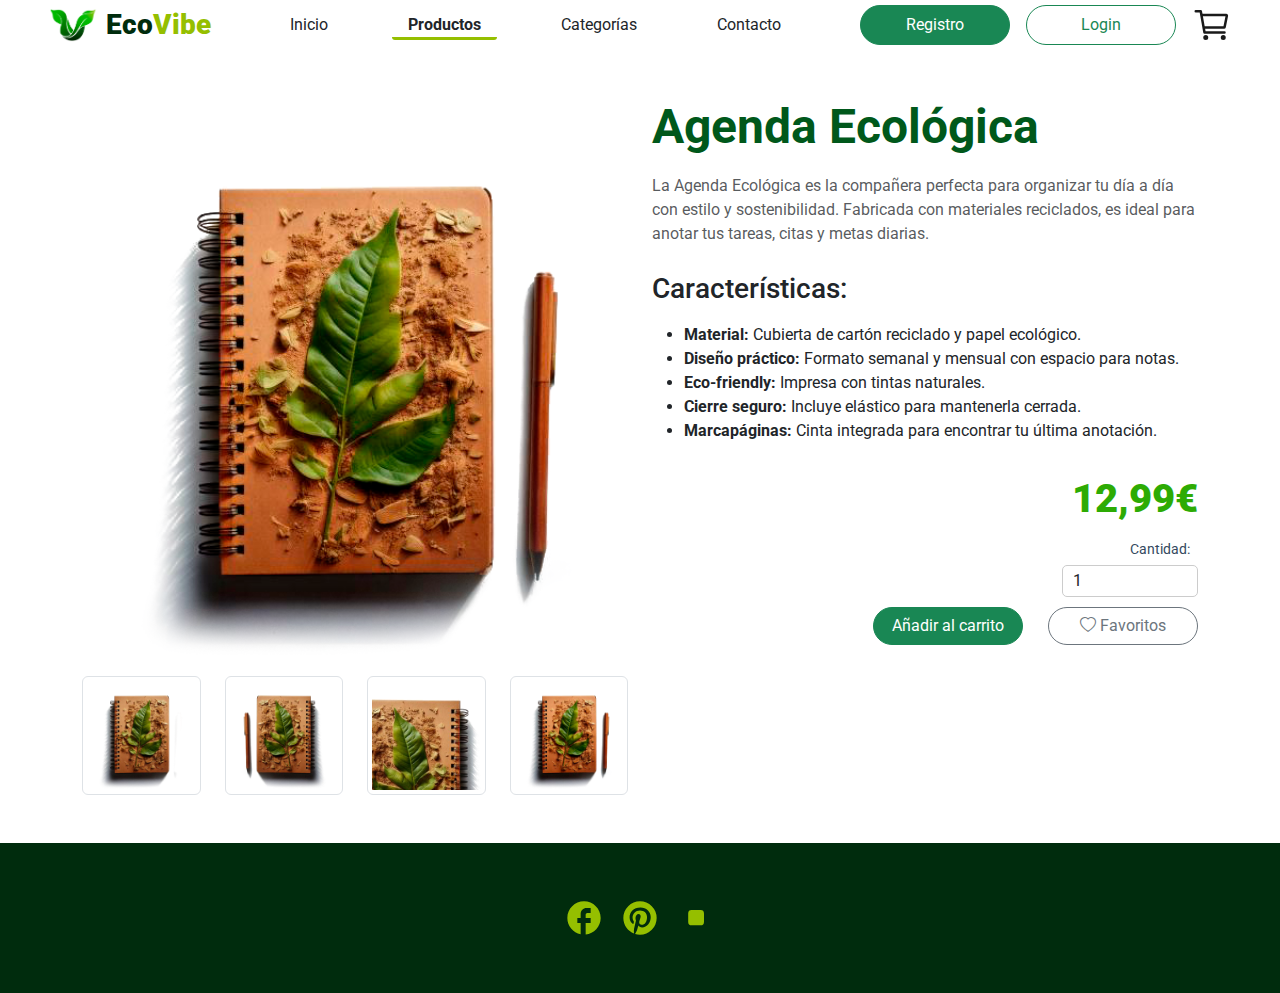
==== html/agenda.html @ e40dd772 "change navbar" ====
<!DOCTYPE html>
<html lang="en">

<head>
    <meta charset="UTF-8">
    <meta name="viewport" content="width=device-width, initial-scale=1.0">
    <link rel="shortcut icon" href="/img/logo.png" type="image/x-icon">
    <link href="https://cdn.jsdelivr.net/npm/bootstrap@5.3.3/dist/css/bootstrap.min.css" rel="stylesheet"
        integrity="sha384-QWTKZyjpPEjISv5WaRU9OFeRpok6YctnYmDr5pNlyT2bRjXh0JMhjY6hW+ALEwIH" crossorigin="anonymous">
    <link rel="stylesheet" href="./../css/products.css">
    <link href="https://cdn.jsdelivr.net/npm/bootstrap-icons/font/bootstrap-icons.css" rel="stylesheet">
    <title>EcoVibe - Agenda
    </title>
    <script src="../js/script.js"></script>
</head>

<body>
    <header class="d-flex justify-content-between align-items-center px-5">
        <nav class="d-flex align-items-center justify-content-between">

            <a href="../index.html">
                <div class="d-flex gap-2">
                    <img class="h-" src="/img/logo.png" alt="Logo">
                    <span class="brand-text d-flex align-items-center fs-3"><span>Eco</span>Vibe</span>
                </div>
            </a>

            <ul class="nav d-flex gap-5">
                <li class="nav-item"><a href="../index.html" class="nav-link text-dark ">Inicio</a></li>
                <li class="nav-item"><a href="products.html" class="nav-link text-dark active">Productos</a></li>
                <li class="nav-item"><a href="categories.html" class="nav-link text-dark">Categorías</a></li>
                <li class="nav-item"><a href="../index.html#contacto" class="nav-link text-dark">Contacto</a></li>
            </ul>

            <div class="d-flex gap-3">

                <button class="btn btn-success rounded-pill">Registro</button>
                <button class="btn btn-outline-success rounded-pill">Login</button>
                <svg class="" xmlns="http://www.w3.org/2000/svg" width="40px" height="40px" viewBox="0 0 512 512">
                    <circle cx="176" cy="416" r="16" fill="none" stroke="#1a1a1a" stroke-linecap="round"
                        stroke-linejoin="round" stroke-width="32" />
                    <circle cx="400" cy="416" r="16" fill="none" stroke="#1a1a1a" stroke-linecap="round"
                        stroke-linejoin="round" stroke-width="32" />
                    <path fill="none" stroke="#1a1a1a" stroke-linecap="round" stroke-linejoin="round" stroke-width="32"
                        d="M48 80h64l48 272h256" />
                    <path fill="none" stroke="#1a1a1a" stroke-linecap="round" stroke-linejoin="round" stroke-width="32"
                        d="M160 288h249.44a8 8 0 0 0 7.85-6.43l28.8-144a8 8 0 0 0-7.85-9.57H128" />
                </svg>
            </div>

        </nav>
    </header>

    <main>
        <section class="container my-5 product">
            <div class="row">
                <!-- Imagen y Slider -->
                <div class="col-md-6">

                    <!-- Imagen principal -->
                    <div class="mt-3 img-container">
                        <a href="/img/Libreta.png"><img id="mainImage" src="/img/Libreta.png" class="d-block w-100" alt="Imagen Principal"></a>
                    </div>
                    <div class="row mt-3 small-gallery">
                        <!-- Imágenes pequeñas -->
                        <div class="col-3">
                            <img src="/img/Cuaderno/c01.png" class="img-thumbnail" alt="Imagen 1"
                                onclick="changeImage(this)">
                        </div>
                        <div class="col-3">
                            <img src="/img/Cuaderno/c02.png" class="img-thumbnail" alt="Imagen 2"
                                onclick="changeImage(this)">
                        </div>
                        <div class="col-3">
                            <img src="/img/Cuaderno/c03.png" class="img-thumbnail" alt="Imagen 3" onclick="changeImage(this)">
                        </div>
                        <div class="col-3">
                            <img src="/img/Libreta.png" class="img-thumbnail" alt="Imagen 4" onclick="changeImage(this)">
                        </div>
                    </div>


                </div>
                <div class="col-md-6 prod-info">
                    <h2 class="fw-bold">Agenda Ecológica</h2>
                    
                    <p class="text-muted">
                        La Agenda Ecológica es la compañera perfecta para organizar tu día a día con estilo y sostenibilidad. Fabricada con materiales reciclados, es ideal para anotar tus tareas, citas y metas diarias.
                    </p>
                    
                    <h3>Características:</h3>
                    <ul class="product-features">
                        <li><strong>Material:</strong> Cubierta de cartón reciclado y papel ecológico.</li>
                        <li><strong>Diseño práctico:</strong> Formato semanal y mensual con espacio para notas.</li>
                        <li><strong>Eco-friendly:</strong> Impresa con tintas naturales.</li>
                        <li><strong>Cierre seguro:</strong> Incluye elástico para mantenerla cerrada.</li>
                        <li><strong>Marcapáginas:</strong> Cinta integrada para encontrar tu última anotación.</li>
                    </ul>     
                                    
                    <span class="price text-end">12,99€</span>
                    <div class="d-flex flex-column align-items-end mb-3">
                        <label for="quantity" class="me-2">Cantidad:</label>
                        <input type="number" id="quantity" class="form-control w-25" value="1" min="1">
                
                        <div class="btn-buy">
                            <button class="btn btn-success rounded-pill mb-2">Añadir al carrito</button>
                            <button class="btn btn-outline-secondary rounded-pill mb-2"><i class="bi bi-heart"></i>
                                Favoritos</button>
                        </div>
                    </div>
                </div>
                
            </div>
        </section>
    </main>

    <footer>
        <section class="social">
            <ul>
                <li><svg xmlns="http://www.w3.org/2000/svg" width="40" viewBox="0 0 24 24">
                        <path fill="#95bf00"
                            d="M22 12c0-5.52-4.48-10-10-10S2 6.48 2 12c0 4.84 3.44 8.87 8 9.8V15H8v-3h2V9.5C10 7.57 11.57 6 13.5 6H16v3h-2c-.55 0-1 .45-1 1v2h3v3h-3v6.95c5.05-.5 9-4.76 9-9.95" />
                    </svg></a></li>
                <li><svg xmlns="http://www.w3.org/2000/svg" width="40" viewBox="0 0 24 24">
                        <path fill="#95bf00"
                            d="M9.04 21.54c.96.29 1.93.46 2.96.46a10 10 0 0 0 10-10A10 10 0 0 0 12 2A10 10 0 0 0 2 12c0 4.25 2.67 7.9 6.44 9.34c-.09-.78-.18-2.07 0-2.96l1.15-4.94s-.29-.58-.29-1.5c0-1.38.86-2.41 1.84-2.41c.86 0 1.26.63 1.26 1.44c0 .86-.57 2.09-.86 3.27c-.17.98.52 1.84 1.52 1.84c1.78 0 3.16-1.9 3.16-4.58c0-2.4-1.72-4.04-4.19-4.04c-2.82 0-4.48 2.1-4.48 4.31c0 .86.28 1.73.74 2.3c.09.06.09.14.06.29l-.29 1.09c0 .17-.11.23-.28.11c-1.28-.56-2.02-2.38-2.02-3.85c0-3.16 2.24-6.03 6.56-6.03c3.44 0 6.12 2.47 6.12 5.75c0 3.44-2.13 6.2-5.18 6.2c-.97 0-1.92-.52-2.26-1.13l-.67 2.37c-.23.86-.86 2.01-1.29 2.7z" />
                    </svg></li>
                <li><svg xmlns="http://www.w3.org/2000/svg" width="40" viewBox="0 0 24 24">
                        <path fill="#95bf00" d="M13.61 12.243a1.6 1.6 0 1 1-1.56-1.63a1.62 1.62 0 0 1 1.56 1.63" />
                        <path fill="#95bf00"
                            d="M14.763 7.233H9.338a2.024 2.024 0 0 0-2.024 2.024v5.084a2.026 2.026 0 0 0 2.024 2.025h5.425a2.022 2.022 0 0 0 2.024-2.024V9.257a2.02 2.02 0 0 0-2.024-2.024z" />
                    </svg></li>
            </ul>
        </section>
    </footer>

    <script src="https://cdn.jsdelivr.net/npm/bootstrap@5.3.3/dist/js/bootstrap.bundle.min.js"></script>
</body>

<script>
    function changeImage(imageElement) {
        // Cambiar la imagen principal al hacer clic
        document.getElementById("mainImage").src = imageElement.src;
    }
</script>

</html>
---- css/products.css ----
@import url('https://fonts.googleapis.com/css2?family=Inter:ital,opsz,wght@0,14..32,100..900;1,14..32,100..900&family=Roboto:ital,wght@0,100;0,300;0,400;0,500;0,700;0,900;1,100;1,300;1,400;1,500;1,700;1,900&display=swap');

:root {
    --black: #252525;
    --dark-green: #002c0d;
    --medium-green: #00581b;
    --light-green: #2dab04;
    --lime-green: #95bf00;

    /* Colores azules complementarios */
    --dark-blue: #002b5c;
    --medium-blue: #005b96;
    --light-blue: #2daaff;
    --sky-blue: #87ceeb;
    --cyan-blue: #00bcd4;
}



* {
    margin: 0;
    padding: 0;
    font-family: "Roboto", serif;
}

#banner {
    background-image: url("../img/banner.jpg");
    background-size: cover;
    background-repeat: no-repeat;
    display: flex;
    flex-direction: column;
}

a {
    text-decoration: none;
    color: inherit;
}

h2 {
    font-size: 3em;
}

header img {
    height: 50px;
}

nav {
    width: 100%;

    & .nav-link {
        position: relative;
        color: var(--black);
        transition: color 0.3s ease;
    }

    & .nav-link:hover {
        color: var(--lime-green);
    }

    & .nav-link.active {
        color: var(--lime-green);
        font-weight: bold;
    }

    & .nav-link.active::before {
        content: "";
        position: absolute;
        bottom: 5px;
        left: 0;
        width: 100%;
        height: 3px;
        background-color: var(--lime-green);
        border-radius: 0 0 5px 5px;
    }
}

.brand-text {
    font-weight: 900;
    color: var(--lime-green);
}

.brand-text span {
    color: var(--dark-green);
}

.btn {
    width: 150px;
}

.btn:hover {
    background-color: #96bf00a1;
    border: 1px solid #96bf00d3;
    color: white;
}

#banner {
    margin-top: 20px;
    width: 100%;
    height: 250px;
    color: var(--lime-green);

    & #banner-outro {
        color: var(--medium-green);
    }
}

main>div {
    padding: 0 5em;
}

#products {
    width: 100%;
}

.cards-container {
    width: 100%;
    display: grid;
    grid-template-columns: repeat(3, 1fr);
    gap: 20px;

    .card {
        height: fit-content;
        width: 300px;
        cursor: pointer;
        overflow: hidden;
        margin: 0 auto;

        .card-img-top {
            height: 100%;
            border-radius: 0.75rem 0.75rem 0 0;
            transition: 0.2s ease;
        }

        .card-img-top:hover {
            overflow: hidden;
            transform: scale(1.3);
        }

        .card-body {
            padding: 1rem;
        }

        .btn_cart {
            background-color: var(--lime-green);
            color: white;
            width: 50px;
            margin-top: 5px;
            border: none;
            transition: 0.3s ease;

        }

        .btn_cart:hover {
            background-color: var(--dark-green);
        }
    }

}


.pagination {
    padding-left: 10em;

    .page-item {
        .page-link {
            background-color: var(--lime-green);
            color: white;
            padding: 8px 16px;
            transition: background-color 0.3s ease;
            border: var(--black);
        }

        .page-link:focus {
            background-color: var(--medium-green);
            border: var(--black);
            color: white;
        }

        .page-link:hover {
            background-color: var(--light-green);
        }

        #first-page {
            border-radius: 30px 0 0 30px;
        }

        #last-page {
            border-radius: 0 30px 30px 0;
        }
    }
}

/* CSS para filtros estilo PCComponentes */
.filters {
    width: 250px;
    padding: 20px;
    height: min-content;
    background-color: #f4f4f4;
    border-radius: 10px;
    box-shadow: 0px 4px 6px rgba(0, 0, 0, 0.1);
    font-family: Arial, sans-serif;
}

.filter-section {
    margin-bottom: 20px;
}

.filter-section h3 {
    font-size: 16px;
    font-weight: bold;
    margin-bottom: 10px;
    color: #2c3e50;
}

select,
input[type="number"] {
    width: 100%;
    padding: 3px 10px;
    margin-bottom: 10px;
    border: 1px solid #ccc;
    border-radius: 5px;
}

label {
    display: flex;
    align-items: center;
    margin-bottom: 5px;
    font-size: 14px;
    cursor: pointer;
    color: #34495e;
}

.filter-section label input[type="checkbox"] {
    appearance: none;
    width: 16px;
    height: 16px;
    border: 2px solid #949494;
    border-radius: 4px;
    margin-right: 8px;
    background-color: transparent;
    transition: background-color 0.3s, border-color 0.3s;
}

.filter-section label input[type="checkbox"]:checked {
    background-color: var(--lime-green, #27ae60);
    border-color: var(--lime-green, #00581b);
    box-shadow: inset 0 0 0 2px white;
}

.apply-filters {
    background-color: #27ae60;
    color: white;
    border: none;
    padding: 10px 15px;
    font-size: 14px;
    font-weight: bold;
    border-radius: 20px;
    transition: background-color 0.3s;
}

.apply-filters:hover {
    background-color: #2ecc71;
}

.product {
    h2 {
        color: #00581b;
    }

    .img-container {
        overflow: hidden;
    }

    #mainImage {
        transition: 0.4s ease;
    }

    #mainImage:hover {
        transform: scale(2);
    }

    .prod-info {
        display: flex;
        flex-direction: column;
        gap: 10px;
        height: 600px;
    }

    img {
        cursor: pointer;
    }

    .price {
        font-size: 2.5em;
        font-weight: 900;
        color: var(--light-green);
    }

    .btn-buy {
        display: flex;
        justify-content: end;
        gap: 25px;
    }

}

footer {
    background-color: var(--dark-green);
    color: #fff;
    text-align: center;

    .social {
        height: 150px;
        display: flex;
        flex-direction: column;
        justify-content: center;
    }

    .social ul {
        list-style: none;
        display: flex;
        justify-content: center;
        gap: 1rem;
        margin: 0;
        padding: 20px 0;
    }

    .social svg {
        width: 40px;
        height: 40px;
        border-radius: 50%;
        transition: transform 0.3s ease;
        cursor: pointer;
    }

    .social svg:hover {
        transform: scale(1.1);
    }

    .footer-menu ul {
        list-style: none;
        display: flex;
        flex-wrap: wrap;
        justify-content: center;
        gap: 1.5rem;
        margin: 1.5rem 0;
        padding: 0;
    }

    .footer-menu a {
        color: #fff;
        text-decoration: none;
        text-transform: uppercase;
        font-weight: 600;
        position: relative;
        transition: color 0.3s ease-in-out;
    }

    .footer-menu a::after {
        content: '';
        position: absolute;
        width: 100%;
        height: 2px;
        bottom: 0;
        left: 0;
        background-color: var(--lime-green);
        transform: scaleX(0);
        transform-origin: bottom right;
        transition: transform 0.3s ease-in-out;
    }

    .footer-menu a:hover::after {
        transform: scaleX(1);
        transform-origin: bottom left;
    }

    .footer-menu a:hover {
        color: var(--lime-green);
    }

    .description {
        background-color: var(--lime-green);
        color: var(--black);
        font-weight: 500;
        border-top: 1px solid #555;
        font-size: 1.1em;
        display: flex;
        flex-direction: column;
        justify-content: center;
        height: 100px;

        p {
            margin: 0px;
        }

        i {
            margin: 0px;
        }
    }
}


@media (width <=1024px) {
    .cards-container {
        grid-template-columns: repeat(2, 1fr);
    }
}


@media (width <=768px) {
    .cards-container {
        grid-template-columns: 1fr;
    }
}

@media (max-width: 1100px) {



    .nav {
        flex-direction: column;
        gap: 1rem;
    }

    .d-md-flex {
        display: none !important;
    }

    .d-flex {
        justify-content: center;
    }

    .btn {
        padding: 0.5rem 1rem;
    }
}

@media (max-width: 1068px) {
    #home {
        justify-content: start;
        padding: 5em 2em 0;
    }

    h1 {
        font-size: 2em;
    }

    h2 {
        font-size: 2em;
        text-align: left;
    }

    h3 {
        text-align: left;
    }

    nav ul {
        flex-direction: column;
        align-items: center;
        padding-top: 10px;
    }

    main>div {
        padding: 0 0;
    }

    #filters {
        display: none;
    }

    .products {
        width: fit-content;
    }

    .pagination {
        width: min-content;
        margin: 25px auto;
        display: flex;
        flex-direction: row;
    }

    footer {
        .social {
            height: 100%;

            .social ul {
                height: 100%;
            }

        }

        .footer-menu ul {
            font-size: 0.8em;
            display: flex;
            flex-direction: row;
            padding: 0 10px;
            margin: 5px 0;
        }

        .description {
            font-size: 0.8em;
            height: 75px;
        }
    }


}
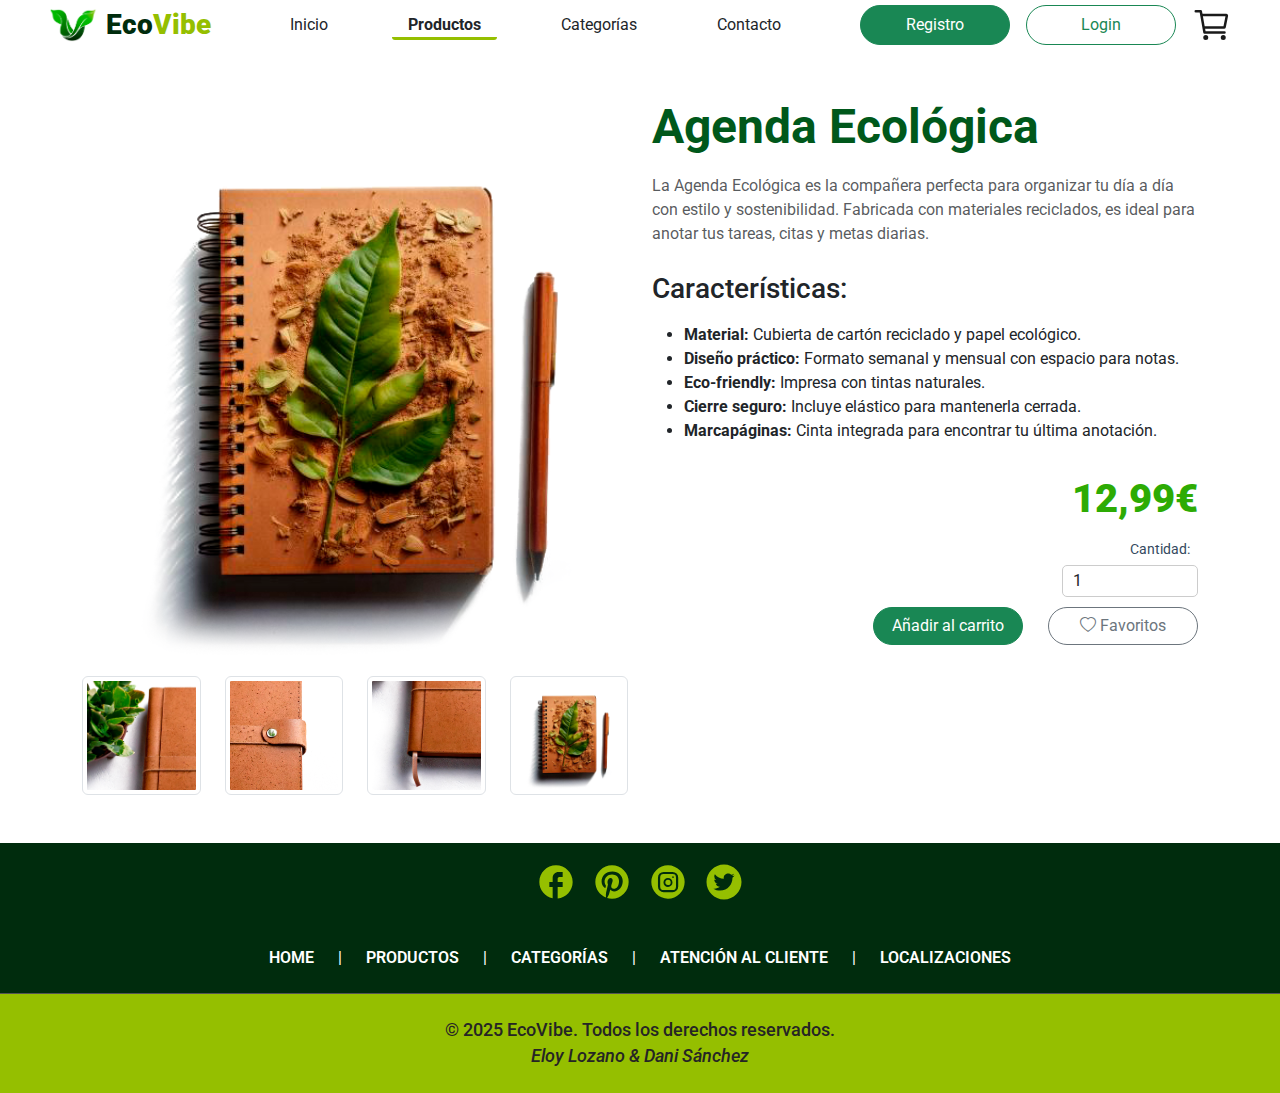
==== commit d8c7b08b: "FEAT add footer to products" ====
--- a/html/agenda.html
+++ b/html/agenda.html
@@ -128,9 +128,32 @@
                 <li><svg xmlns="http://www.w3.org/2000/svg" width="40" viewBox="0 0 24 24">
                         <path fill="#95bf00" d="M13.61 12.243a1.6 1.6 0 1 1-1.56-1.63a1.62 1.62 0 0 1 1.56 1.63" />
                         <path fill="#95bf00"
-                            d="M14.763 7.233H9.338a2.024 2.024 0 0 0-2.024 2.024v5.084a2.026 2.026 0 0 0 2.024 2.025h5.425a2.022 2.022 0 0 0 2.024-2.024V9.257a2.02 2.02 0 0 0-2.024-2.024z" />
+                            d="M14.763 7.233H9.338a2.024 2.024 0 0 0-2.024 2.024v5.547a2.024 2.024 0 0 0 2.024 2.024h5.425a2.024 2.024 0 0 0 2.024-2.024V9.267a2.026 2.026 0 0 0-2.024-2.034m-2.713 7.723a2.703 2.703 0 1 1 2.642-2.703a2.67 2.67 0 0 1-2.642 2.703m2.936-5.405a.496.496 0 0 1-.496-.506a.506.506 0 1 1 1.012 0a.496.496 0 0 1-.557.506z" />
+                        <path fill="#95bf00"
+                            d="M12.05 2a10 10 0 1 0-.1 20a10 10 0 0 0 .1-20m6.073 12.702a3.39 3.39 0 0 1-3.41 3.411H9.389a3.39 3.39 0 0 1-3.411-3.41V9.378a3.39 3.39 0 0 1 3.41-3.411h5.325a3.39 3.39 0 0 1 3.41 3.41z" />
+                    </svg></li>
+                <li><svg xmlns="http://www.w3.org/2000/svg" width="40" height="40" viewBox="0 0 1024 1024">
+                        <path fill="#95bf00"
+                            d="M512 64C264.6 64 64 264.6 64 512s200.6 448 448 448s448-200.6 448-448S759.4 64 512 64m215.3 337.7c.3 4.7.3 9.6.3 14.4c0 146.8-111.8 315.9-316.1 315.9c-63 0-121.4-18.3-170.6-49.8c9 1 17.6 1.4 26.8 1.4c52 0 99.8-17.6 137.9-47.4c-48.8-1-89.8-33-103.8-77c17.1 2.5 32.5 2.5 50.1-2a111 111 0 0 1-88.9-109v-1.4c14.7 8.3 32 13.4 50.1 14.1a111.13 111.13 0 0 1-49.5-92.4c0-20.7 5.4-39.6 15.1-56a315.28 315.28 0 0 0 229 116.1C492 353.1 548.4 292 616.2 292c32 0 60.8 13.4 81.1 35c25.1-4.7 49.1-14.1 70.5-26.7c-8.3 25.7-25.7 47.4-48.8 61.1c22.4-2.4 44-8.6 64-17.3c-15.1 22.2-34 41.9-55.7 57.6" />
                     </svg></li>
             </ul>
+            <nav class="footer-menu">
+                <ul>
+                    <li><a href="index.html">Home</a></li>
+                    <li>|</li>
+                    <li><a href="/html/products.html">Productos</a></li>
+                    <li>|</li>
+                    <li><a href="/html/categories.html">Categorías</a></li>
+                    <li>|</li>
+                    <li><a href="#">Atención al cliente</a></li>
+                    <li>|</li>
+                    <li><a href="#">Localizaciones</a></li>
+                </ul>
+        </section>
+        </nav>
+        <section class="description">
+            <p>&copy; 2025 EcoVibe. Todos los derechos reservados.</p>
+            <p><i>Eloy Lozano & Dani Sánchez</i></p>
         </section>
     </footer>
 
--- a/css/products.css
+++ b/css/products.css
@@ -14,8 +14,6 @@
     --sky-blue: #87ceeb;
     --cyan-blue: #00bcd4;
 }
-
-
 
 * {
     margin: 0;
@@ -159,7 +157,7 @@
 
 
 .pagination {
-    padding-left: 10em;
+    /* padding-left: 10em; */
 
     .page-item {
         .page-link {
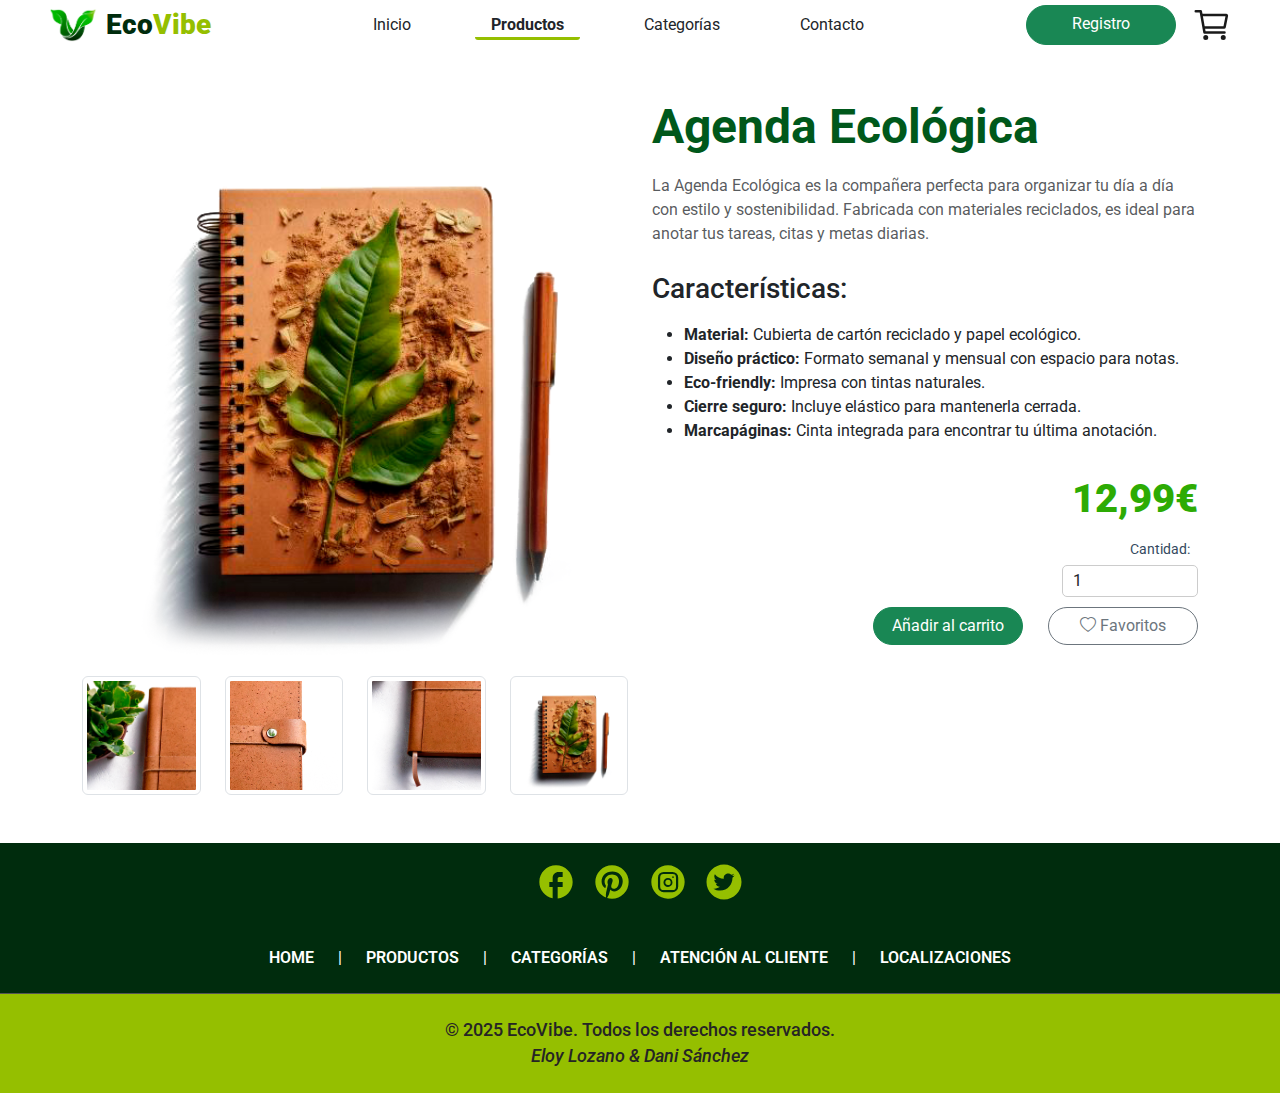
==== commit b34328e8: "change nav" ====
--- a/html/agenda.html
+++ b/html/agenda.html
@@ -7,6 +7,7 @@
     <link rel="shortcut icon" href="/img/logo.png" type="image/x-icon">
     <link href="https://cdn.jsdelivr.net/npm/bootstrap@5.3.3/dist/css/bootstrap.min.css" rel="stylesheet"
         integrity="sha384-QWTKZyjpPEjISv5WaRU9OFeRpok6YctnYmDr5pNlyT2bRjXh0JMhjY6hW+ALEwIH" crossorigin="anonymous">
+    <link rel="stylesheet" href="./../css/headerFooter.css">
     <link rel="stylesheet" href="./../css/products.css">
     <link href="https://cdn.jsdelivr.net/npm/bootstrap-icons/font/bootstrap-icons.css" rel="stylesheet">
     <title>EcoVibe - Agenda
@@ -34,8 +35,7 @@
 
             <div class="d-flex gap-3">
 
-                <button class="btn btn-success rounded-pill">Registro</button>
-                <button class="btn btn-outline-success rounded-pill">Login</button>
+                <a class="btn btn-success rounded-pill" href="login.html">Registro</a>
                 <svg class="" xmlns="http://www.w3.org/2000/svg" width="40px" height="40px" viewBox="0 0 512 512">
                     <circle cx="176" cy="416" r="16" fill="none" stroke="#1a1a1a" stroke-linecap="round"
                         stroke-linejoin="round" stroke-width="32" />
--- a/css/headerFooter.css
+++ b/css/headerFooter.css
@@ -0,0 +1,195 @@
+@import url('https://fonts.googleapis.com/css2?family=Inter:ital,opsz,wght@0,14..32,100..900;1,14..32,100..900&family=Roboto:ital,wght@0,100;0,300;0,400;0,500;0,700;0,900;1,100;1,300;1,400;1,500;1,700;1,900&display=swap');
+
+:root {
+    --black: #252525;
+    --dark-green: #002c0d;
+    --medium-green: #00581b;
+    --light-green: #2dab04;
+    --lime-green: #95bf00;
+
+    /* Colores azules complementarios */
+    --dark-blue: #002b5c;
+    --medium-blue: #005b96;
+    --light-blue: #2daaff;
+    --sky-blue: #87ceeb;
+    --cyan-blue: #00bcd4;
+}
+
+* {
+    margin: 0;
+    padding: 0;
+    font-family: "Roboto", serif;
+}
+
+#banner {
+    background-image: url("../img/banner.jpg");
+    background-size: cover;
+    background-repeat: no-repeat;
+    display: flex;
+    flex-direction: column;
+    margin-top: 20px;
+    width: 100%;
+    height: 250px;
+    color: var(--lime-green);
+
+    & #banner-outro {
+        color: var(--medium-green);
+    }
+}
+
+a {
+    text-decoration: none;
+    color: inherit;
+}
+
+h2 {
+    font-size: 3em;
+}
+
+header img {
+    height: 50px;
+}
+
+nav {
+    width: 100%;
+
+    & .nav-link {
+        position: relative;
+        color: var(--black);
+        transition: color 0.3s ease;
+    }
+
+    & .nav-link:hover {
+        color: var(--lime-green);
+    }
+
+    & .nav-link.active {
+        color: var(--lime-green);
+        font-weight: bold;
+    }
+
+    & .nav-link.active::before {
+        content: "";
+        position: absolute;
+        bottom: 5px;
+        left: 0;
+        width: 100%;
+        height: 3px;
+        background-color: var(--lime-green);
+        border-radius: 0 0 5px 5px;
+    }
+}
+
+.brand-text {
+    font-weight: 900;
+    color: var(--lime-green);
+}
+
+.brand-text span {
+    color: var(--dark-green);
+}
+
+.btn {
+    width: 150px;
+}
+
+.btn:hover {
+    background-color: #96bf00a1;
+    border: 1px solid #96bf00d3;
+    color: white;
+}
+
+footer {
+    background-color: var(--dark-green);
+    color: #fff;
+    text-align: center;
+
+    .social {
+        height: 150px;
+        display: flex;
+        flex-direction: column;
+        justify-content: center;
+    }
+
+    .social ul {
+        list-style: none;
+        display: flex;
+        justify-content: center;
+        gap: 1rem;
+        margin: 0;
+        padding: 20px 0;
+    }
+
+    .social svg {
+        width: 40px;
+        height: 40px;
+        border-radius: 50%;
+        transition: transform 0.3s ease;
+        cursor: pointer;
+    }
+
+    .social svg:hover {
+        transform: scale(1.1);
+    }
+
+    .footer-menu ul {
+        list-style: none;
+        display: flex;
+        flex-wrap: wrap;
+        justify-content: center;
+        gap: 1.5rem;
+        margin: 1.5rem 0;
+        padding: 0;
+    }
+
+    .footer-menu a {
+        color: #fff;
+        text-decoration: none;
+        text-transform: uppercase;
+        font-weight: 600;
+        position: relative;
+        transition: color 0.3s ease-in-out;
+    }
+
+    .footer-menu a::after {
+        content: '';
+        position: absolute;
+        width: 100%;
+        height: 2px;
+        bottom: 0;
+        left: 0;
+        background-color: var(--lime-green);
+        transform: scaleX(0);
+        transform-origin: bottom right;
+        transition: transform 0.3s ease-in-out;
+    }
+
+    .footer-menu a:hover::after {
+        transform: scaleX(1);
+        transform-origin: bottom left;
+    }
+
+    .footer-menu a:hover {
+        color: var(--lime-green);
+    }
+
+    .description {
+        background-color: var(--lime-green);
+        color: var(--black);
+        font-weight: 500;
+        border-top: 1px solid #555;
+        font-size: 1.1em;
+        display: flex;
+        flex-direction: column;
+        justify-content: center;
+        height: 100px;
+
+        p {
+            margin: 0px;
+        }
+
+        i {
+            margin: 0px;
+        }
+    }
+}--- a/css/products.css
+++ b/css/products.css
@@ -1,106 +1,4 @@
-@import url('https://fonts.googleapis.com/css2?family=Inter:ital,opsz,wght@0,14..32,100..900;1,14..32,100..900&family=Roboto:ital,wght@0,100;0,300;0,400;0,500;0,700;0,900;1,100;1,300;1,400;1,500;1,700;1,900&display=swap');
-
-:root {
-    --black: #252525;
-    --dark-green: #002c0d;
-    --medium-green: #00581b;
-    --light-green: #2dab04;
-    --lime-green: #95bf00;
-
-    /* Colores azules complementarios */
-    --dark-blue: #002b5c;
-    --medium-blue: #005b96;
-    --light-blue: #2daaff;
-    --sky-blue: #87ceeb;
-    --cyan-blue: #00bcd4;
-}
-
-* {
-    margin: 0;
-    padding: 0;
-    font-family: "Roboto", serif;
-}
-
-#banner {
-    background-image: url("../img/banner.jpg");
-    background-size: cover;
-    background-repeat: no-repeat;
-    display: flex;
-    flex-direction: column;
-}
-
-a {
-    text-decoration: none;
-    color: inherit;
-}
-
-h2 {
-    font-size: 3em;
-}
-
-header img {
-    height: 50px;
-}
-
-nav {
-    width: 100%;
-
-    & .nav-link {
-        position: relative;
-        color: var(--black);
-        transition: color 0.3s ease;
-    }
-
-    & .nav-link:hover {
-        color: var(--lime-green);
-    }
-
-    & .nav-link.active {
-        color: var(--lime-green);
-        font-weight: bold;
-    }
-
-    & .nav-link.active::before {
-        content: "";
-        position: absolute;
-        bottom: 5px;
-        left: 0;
-        width: 100%;
-        height: 3px;
-        background-color: var(--lime-green);
-        border-radius: 0 0 5px 5px;
-    }
-}
-
-.brand-text {
-    font-weight: 900;
-    color: var(--lime-green);
-}
-
-.brand-text span {
-    color: var(--dark-green);
-}
-
-.btn {
-    width: 150px;
-}
-
-.btn:hover {
-    background-color: #96bf00a1;
-    border: 1px solid #96bf00d3;
-    color: white;
-}
-
-#banner {
-    margin-top: 20px;
-    width: 100%;
-    height: 250px;
-    color: var(--lime-green);
-
-    & #banner-outro {
-        color: var(--medium-green);
-    }
-}
+
 
 main>div {
     padding: 0 5em;
@@ -123,14 +21,18 @@
         overflow: hidden;
         margin: 0 auto;
 
+        .img-container{
+            overflow: hidden;
+        }
+
         .card-img-top {
             height: 100%;
             border-radius: 0.75rem 0.75rem 0 0;
+            overflow: hidden;
             transition: 0.2s ease;
         }
 
         .card-img-top:hover {
-            overflow: hidden;
             transform: scale(1.3);
         }
 
@@ -302,102 +204,6 @@
 
 }
 
-footer {
-    background-color: var(--dark-green);
-    color: #fff;
-    text-align: center;
-
-    .social {
-        height: 150px;
-        display: flex;
-        flex-direction: column;
-        justify-content: center;
-    }
-
-    .social ul {
-        list-style: none;
-        display: flex;
-        justify-content: center;
-        gap: 1rem;
-        margin: 0;
-        padding: 20px 0;
-    }
-
-    .social svg {
-        width: 40px;
-        height: 40px;
-        border-radius: 50%;
-        transition: transform 0.3s ease;
-        cursor: pointer;
-    }
-
-    .social svg:hover {
-        transform: scale(1.1);
-    }
-
-    .footer-menu ul {
-        list-style: none;
-        display: flex;
-        flex-wrap: wrap;
-        justify-content: center;
-        gap: 1.5rem;
-        margin: 1.5rem 0;
-        padding: 0;
-    }
-
-    .footer-menu a {
-        color: #fff;
-        text-decoration: none;
-        text-transform: uppercase;
-        font-weight: 600;
-        position: relative;
-        transition: color 0.3s ease-in-out;
-    }
-
-    .footer-menu a::after {
-        content: '';
-        position: absolute;
-        width: 100%;
-        height: 2px;
-        bottom: 0;
-        left: 0;
-        background-color: var(--lime-green);
-        transform: scaleX(0);
-        transform-origin: bottom right;
-        transition: transform 0.3s ease-in-out;
-    }
-
-    .footer-menu a:hover::after {
-        transform: scaleX(1);
-        transform-origin: bottom left;
-    }
-
-    .footer-menu a:hover {
-        color: var(--lime-green);
-    }
-
-    .description {
-        background-color: var(--lime-green);
-        color: var(--black);
-        font-weight: 500;
-        border-top: 1px solid #555;
-        font-size: 1.1em;
-        display: flex;
-        flex-direction: column;
-        justify-content: center;
-        height: 100px;
-
-        p {
-            margin: 0px;
-        }
-
-        i {
-            margin: 0px;
-        }
-    }
-}
-
-
 @media (width <=1024px) {
     .cards-container {
         grid-template-columns: repeat(2, 1fr);
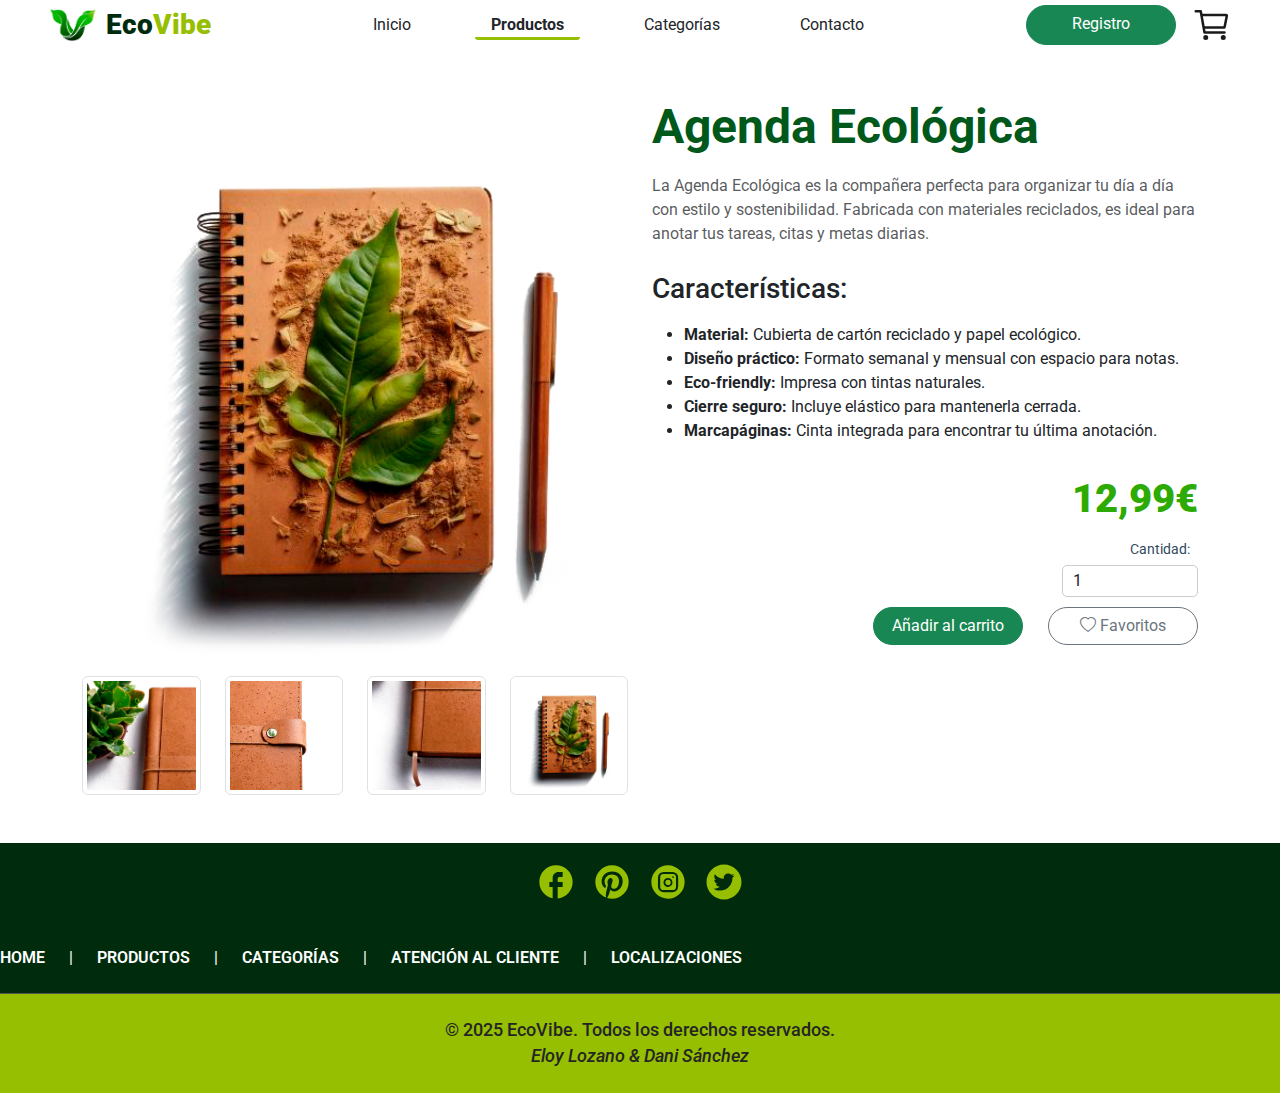
==== commit 403afb51: "header responsive" ====
--- a/html/agenda.html
+++ b/html/agenda.html
@@ -22,11 +22,11 @@
             <a href="../index.html">
                 <div class="d-flex gap-2">
                     <img class="h-" src="/img/logo.png" alt="Logo">
-                    <span class="brand-text d-flex align-items-center fs-3"><span>Eco</span>Vibe</span>
+                    <span class="brand-text fs-3"><span>Eco</span>Vibe</span>
                 </div>
             </a>
 
-            <ul class="nav d-flex gap-5">
+            <ul class="nav gap-5">
                 <li class="nav-item"><a href="../index.html" class="nav-link text-dark ">Inicio</a></li>
                 <li class="nav-item"><a href="products.html" class="nav-link text-dark active">Productos</a></li>
                 <li class="nav-item"><a href="categories.html" class="nav-link text-dark">Categorías</a></li>
@@ -47,7 +47,12 @@
                         d="M160 288h249.44a8 8 0 0 0 7.85-6.43l28.8-144a8 8 0 0 0-7.85-9.57H128" />
                 </svg>
             </div>
-
+            <div class="hamburger">
+                <svg xmlns="http://www.w3.org/2000/svg" width="40" height="40" viewBox="0 0 48 48">
+                    <path fill="none" stroke="#252525" stroke-linecap="round" stroke-linejoin="round" stroke-width="4"
+                        d="M7.95 11.95h32m-32 12h32m-32 12h32" />
+                </svg>
+            </div>
         </nav>
     </header>
 
--- a/css/headerFooter.css
+++ b/css/headerFooter.css
@@ -52,6 +52,8 @@
 
 nav {
     width: 100%;
+    display: flex;
+    flex-direction: row;
 
     & .nav-link {
         position: relative;
@@ -81,6 +83,8 @@
 }
 
 .brand-text {
+    display: flex;
+    align-items: center;
     font-weight: 900;
     color: var(--lime-green);
 }
@@ -192,4 +196,38 @@
             margin: 0px;
         }
     }
+}
+
+.hamburger {
+    display: none;
+    cursor: pointer;
+}
+
+@media (max-width: 1000px) {
+    .nav {
+        flex-direction: column;
+        /* Pone el menú en columna en pantallas pequeñas */
+        display: none;
+        /* Lo oculta por defecto */
+    }
+
+    .nav.active {
+        display: flex;
+        /* Muestra el menú cuando la hamburguesa está activa */
+    }
+
+    .hamburger {
+        display: block;
+    }
+}
+
+
+@media (max-width: 768px) {
+    .nav {
+        width: 100%;
+    }
+
+    .brand-text {
+        display: none;
+    }
 }--- a/css/products.css
+++ b/css/products.css
@@ -103,6 +103,13 @@
 
 .filter-section {
     margin-bottom: 20px;
+     
+    & h2{
+        font-size: 18px;
+        font-weight: bold;
+        margin-bottom: 10px;
+        color: #2c3e50;
+    }
 }
 
 .filter-section h3 {
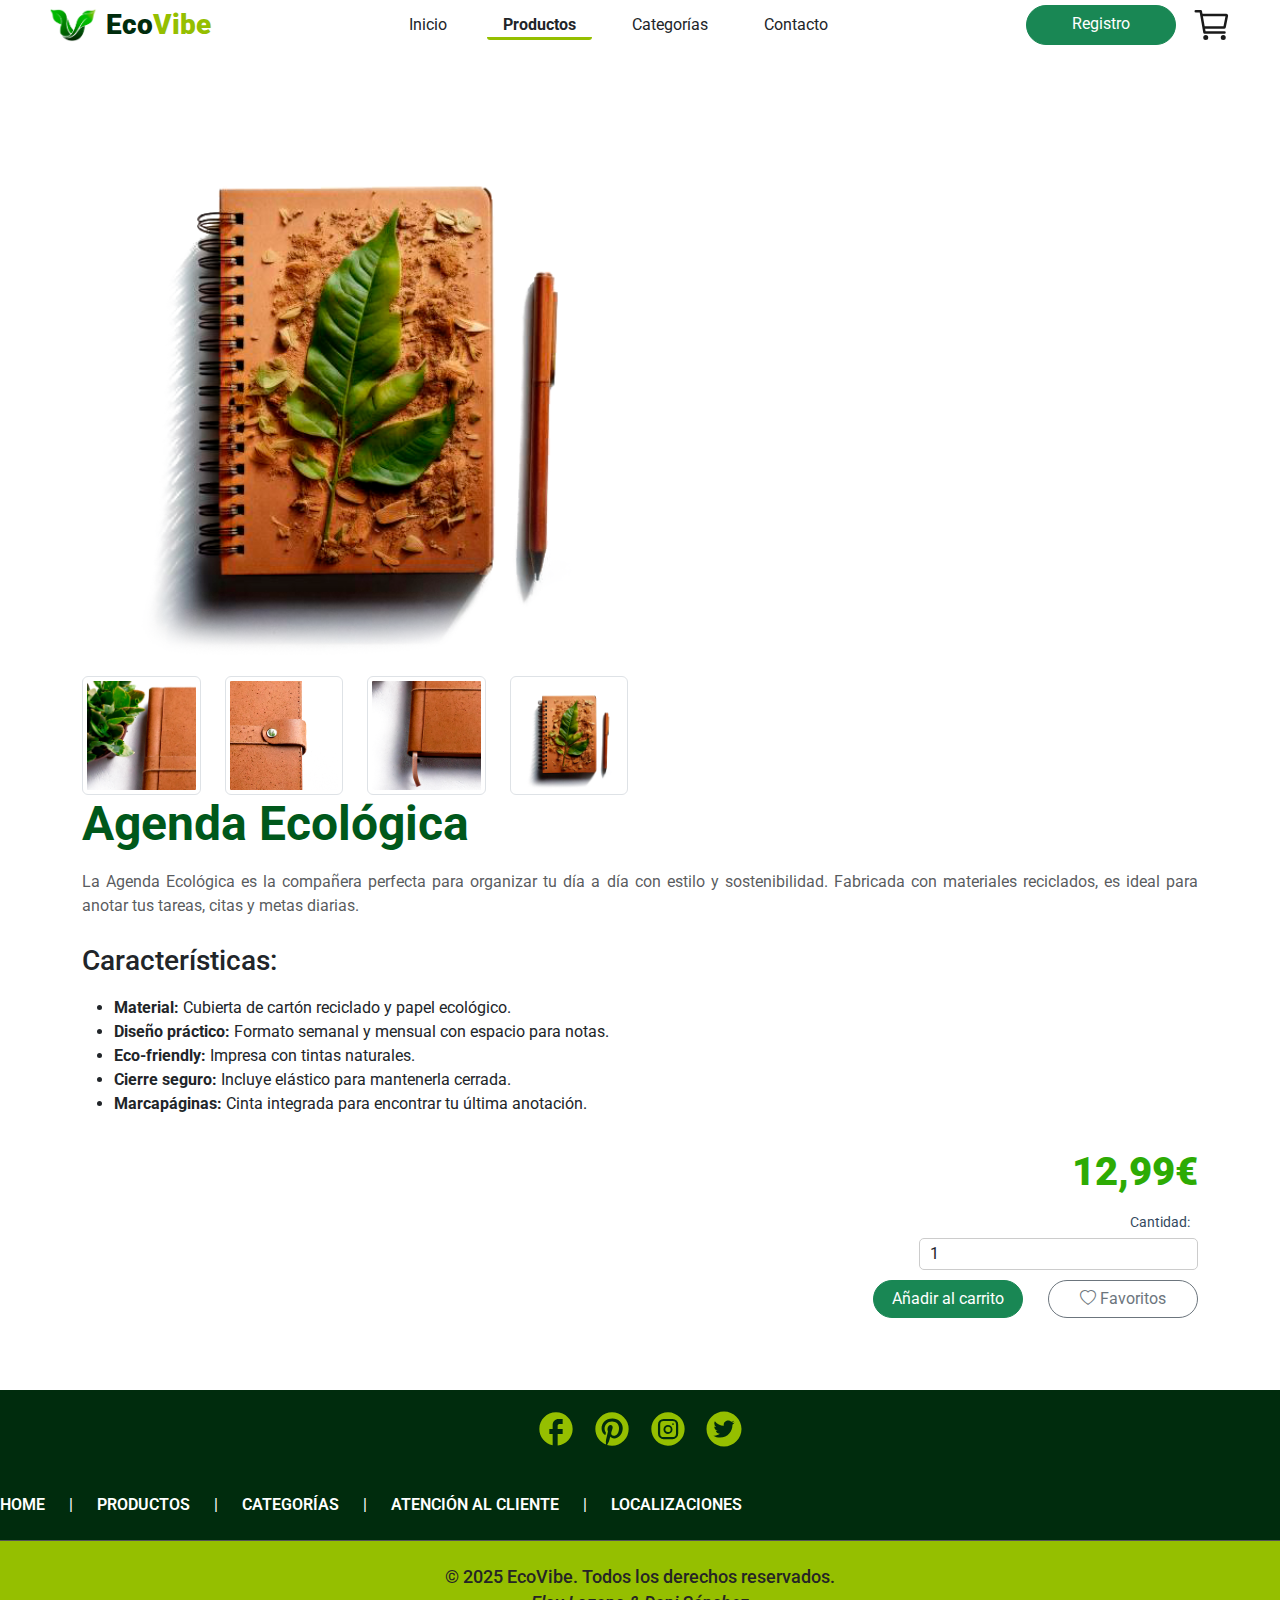
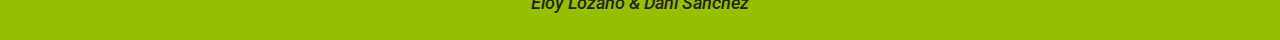
==== commit d46920ad: "products responsive" ====
--- a/html/agenda.html
+++ b/html/agenda.html
@@ -16,19 +16,16 @@
 </head>
 
 <body>
-    <header class="d-flex justify-content-between align-items-center px-5">
-        <nav class="d-flex align-items-center justify-content-between">
-
-            <a href="../index.html">
-                <div class="d-flex gap-2">
-                    <img class="h-" src="/img/logo.png" alt="Logo">
-                    <span class="brand-text fs-3"><span>Eco</span>Vibe</span>
-                </div>
+    <header class="d-flex justify-content-between align-items-center px-3 px-md-5">
+        <nav class="d-flex align-items-center justify-content-between flex-wrap">
+            <a href="../index.html" class="d-flex gap-2">
+                <img class="h-" src="/img/logo.webp" alt="Logo" style="height: 50px;">
+                <span class="brand-text fs-3"><span>Eco</span>Vibe</span>
             </a>
 
-            <ul class="nav gap-5">
-                <li class="nav-item"><a href="../index.html" class="nav-link text-dark ">Inicio</a></li>
-                <li class="nav-item"><a href="products.html" class="nav-link text-dark active">Productos</a></li>
+            <ul class="nav gap-4">
+                <li class="nav-item"><a href="../index.html" class="nav-link text-dark">Inicio</a></li>
+                <li class="nav-item"><a href="products.html" class="nav-link text-dark active ">Productos</a></li>
                 <li class="nav-item"><a href="categories.html" class="nav-link text-dark">Categorías</a></li>
                 <li class="nav-item"><a href="../index.html#contacto" class="nav-link text-dark">Contacto</a></li>
             </ul>
@@ -86,7 +83,7 @@
 
 
                 </div>
-                <div class="col-md-6 prod-info">
+                <div class="prod-info">
                     <h2 class="fw-bold">Agenda Ecológica</h2>
                     
                     <p class="text-muted">
@@ -162,6 +159,7 @@
         </section>
     </footer>
 
+
     <script src="https://cdn.jsdelivr.net/npm/bootstrap@5.3.3/dist/js/bootstrap.bundle.min.js"></script>
 </body>
 
--- a/css/headerFooter.css
+++ b/css/headerFooter.css
@@ -206,9 +206,8 @@
 @media (max-width: 1000px) {
     .nav {
         flex-direction: column;
-        /* Pone el menú en columna en pantallas pequeñas */
+        align-items: start;
         display: none;
-        /* Lo oculta por defecto */
     }
 
     .nav.active {
@@ -218,6 +217,30 @@
 
     .hamburger {
         display: block;
+    }
+
+    footer {
+        .social {
+            height: 100%;
+
+            .social ul {
+                height: 100%;
+            }
+
+        }
+
+        .footer-menu ul {
+            font-size: 0.8em;
+            display: flex;
+            flex-direction: row;
+            padding: 0 10px;
+            margin: 5px 0;
+        }
+
+        .description {
+            font-size: 0.8em;
+            height: 75px;
+        }
     }
 }
 
--- a/css/products.css
+++ b/css/products.css
@@ -1,4 +1,6 @@
-
+*{
+    box-sizing: border-box;
+}
 
 main>div {
     padding: 0 5em;
@@ -190,7 +192,7 @@
         display: flex;
         flex-direction: column;
         gap: 10px;
-        height: 600px;
+        text-align: justify;
     }
 
     img {
@@ -290,29 +292,7 @@
         flex-direction: row;
     }
 
-    footer {
-        .social {
-            height: 100%;
-
-            .social ul {
-                height: 100%;
-            }
-
-        }
-
-        .footer-menu ul {
-            font-size: 0.8em;
-            display: flex;
-            flex-direction: row;
-            padding: 0 10px;
-            margin: 5px 0;
-        }
-
-        .description {
-            font-size: 0.8em;
-            height: 75px;
-        }
-    }
+   
 
 
 }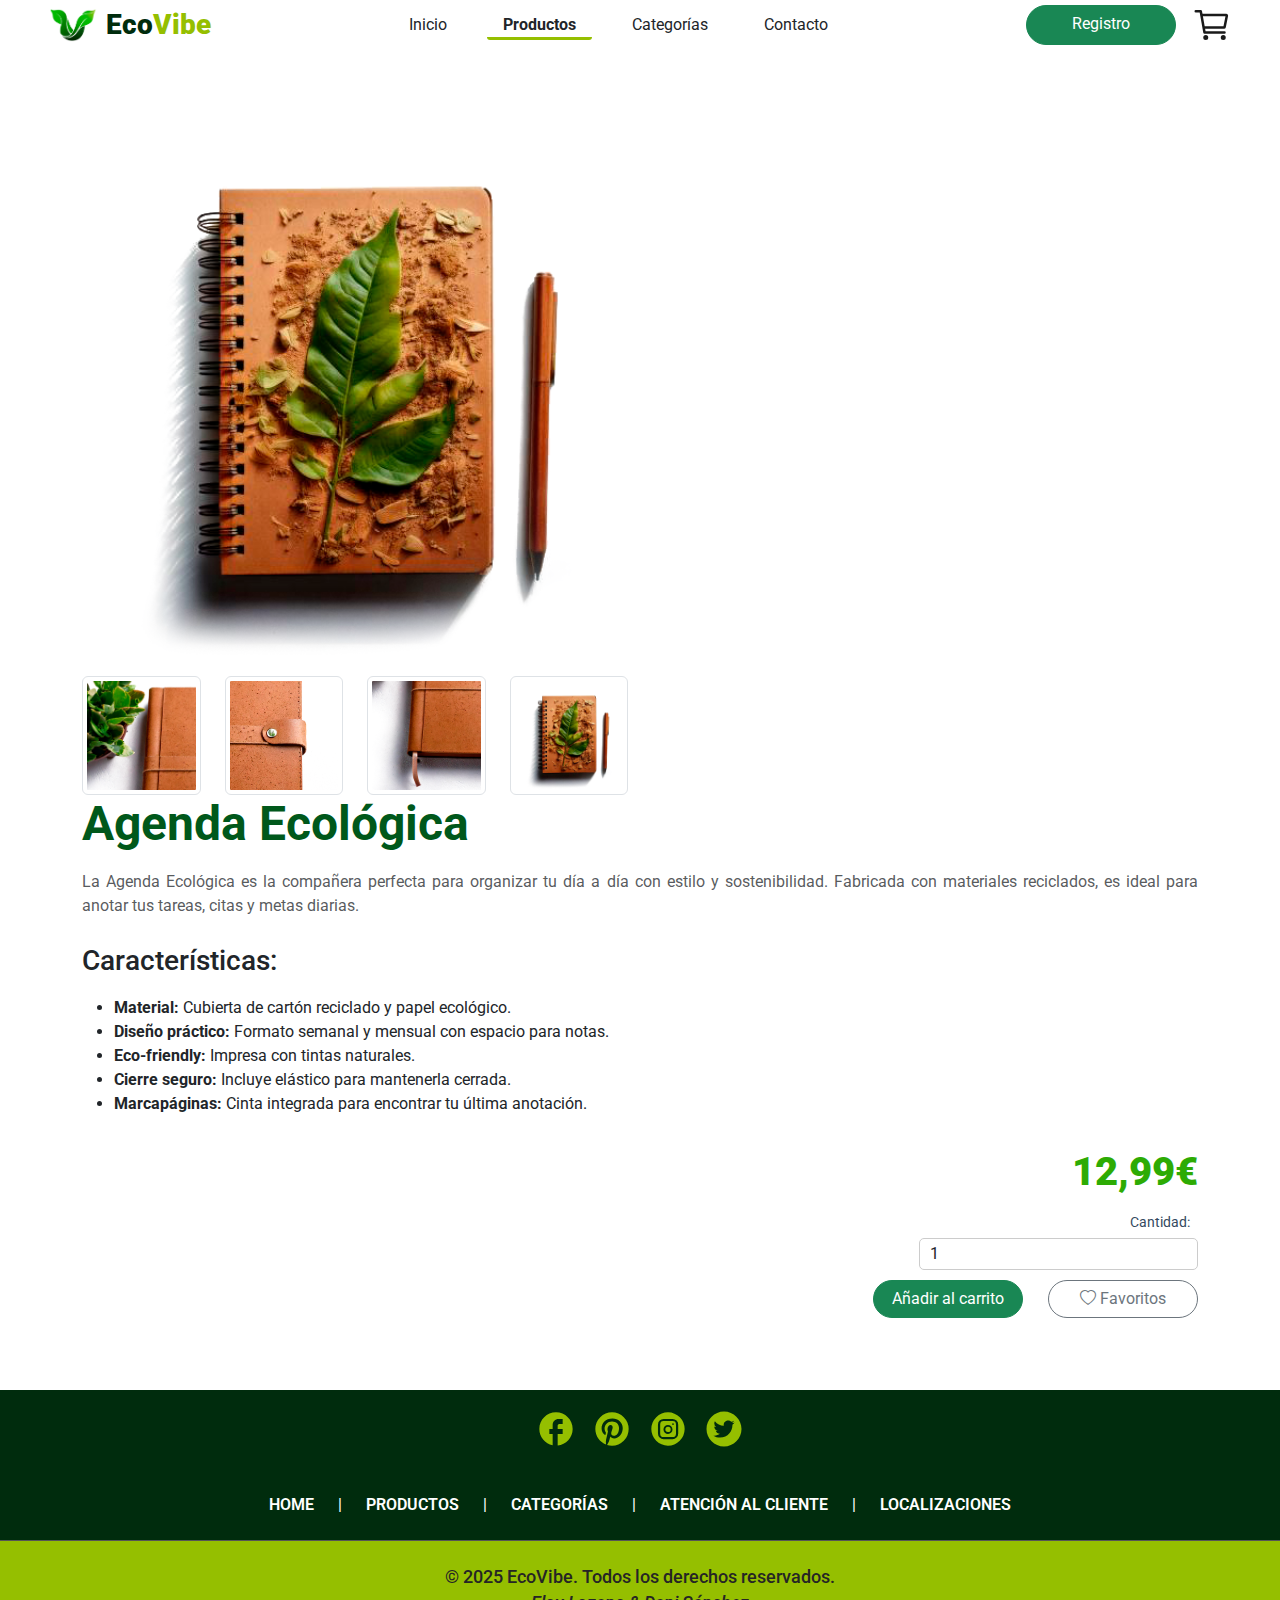
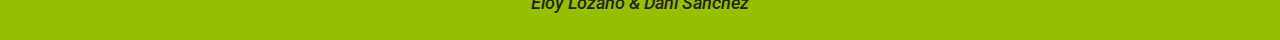
==== commit 330c843d: "make it more accesible" ====
--- a/html/agenda.html
+++ b/html/agenda.html
@@ -19,7 +19,7 @@
     <header class="d-flex justify-content-between align-items-center px-3 px-md-5">
         <nav class="d-flex align-items-center justify-content-between flex-wrap">
             <a href="../index.html" class="d-flex gap-2">
-                <img class="h-" src="/img/logo.webp" alt="Logo" style="height: 50px;">
+                <img class="h-" src="/img/logo.webp" alt="Logo de EcoVibe" style="height: 50px;">
                 <span class="brand-text fs-3"><span>Eco</span>Vibe</span>
             </a>
 
--- a/css/headerFooter.css
+++ b/css/headerFooter.css
@@ -136,6 +136,10 @@
         transform: scale(1.1);
     }
 
+    .footer-menu{
+        display: flex;
+        justify-content: center;
+    }
     .footer-menu ul {
         list-style: none;
         display: flex;
@@ -202,7 +206,6 @@
     display: none;
     cursor: pointer;
 }
-
 @media (max-width: 1000px) {
     .nav {
         flex-direction: column;
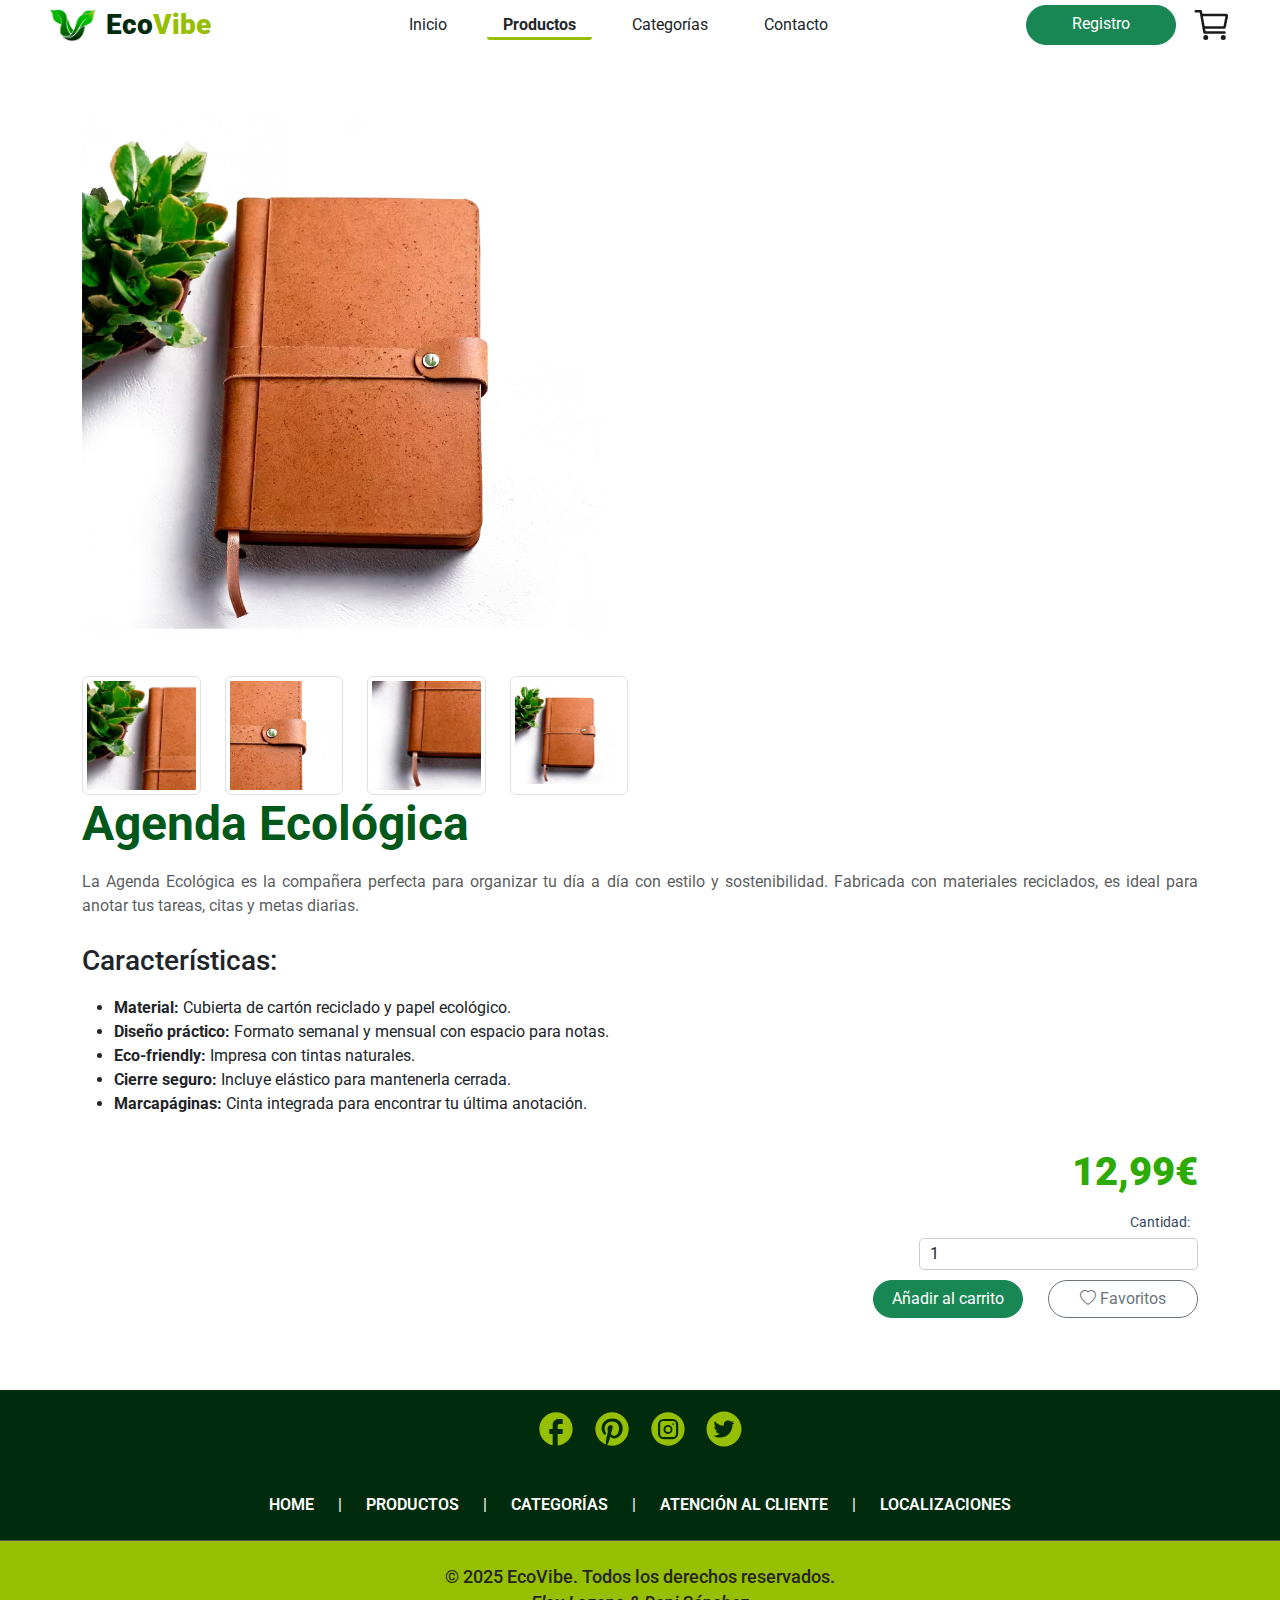
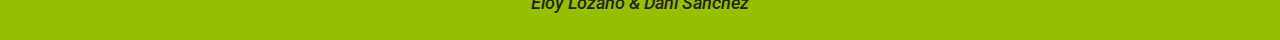
==== commit f9cfe1b9: "FIX change images format to webp & avif" ====
--- a/html/agenda.html
+++ b/html/agenda.html
@@ -61,23 +61,23 @@
 
                     <!-- Imagen principal -->
                     <div class="mt-3 img-container">
-                        <a href="/img/Libreta.png"><img id="mainImage" src="/img/Libreta.png" class="d-block w-100" alt="Imagen Principal"></a>
+                        <a href="/img/Libreta.avif"><img id="mainImage" src="/img/Libreta.avif" class="d-block w-100" alt="Imagen Principal"></a>
                     </div>
                     <div class="row mt-3 small-gallery">
                         <!-- Imágenes pequeñas -->
                         <div class="col-3">
-                            <img src="/img/Cuaderno/c01.png" class="img-thumbnail" alt="Imagen 1"
+                            <img src="/img/Cuaderno/c01.avif" class="img-thumbnail" alt="Imagen 1"
                                 onclick="changeImage(this)">
                         </div>
                         <div class="col-3">
-                            <img src="/img/Cuaderno/c02.png" class="img-thumbnail" alt="Imagen 2"
+                            <img src="/img/Cuaderno/c02.avif" class="img-thumbnail" alt="Imagen 2"
                                 onclick="changeImage(this)">
                         </div>
                         <div class="col-3">
-                            <img src="/img/Cuaderno/c03.png" class="img-thumbnail" alt="Imagen 3" onclick="changeImage(this)">
+                            <img src="/img/Cuaderno/c03.avif" class="img-thumbnail" alt="Imagen 3" onclick="changeImage(this)">
                         </div>
                         <div class="col-3">
-                            <img src="/img/Libreta.png" class="img-thumbnail" alt="Imagen 4" onclick="changeImage(this)">
+                            <img src="/img/Libreta.avif" class="img-thumbnail" alt="Imagen 4" onclick="changeImage(this)">
                         </div>
                     </div>
 
